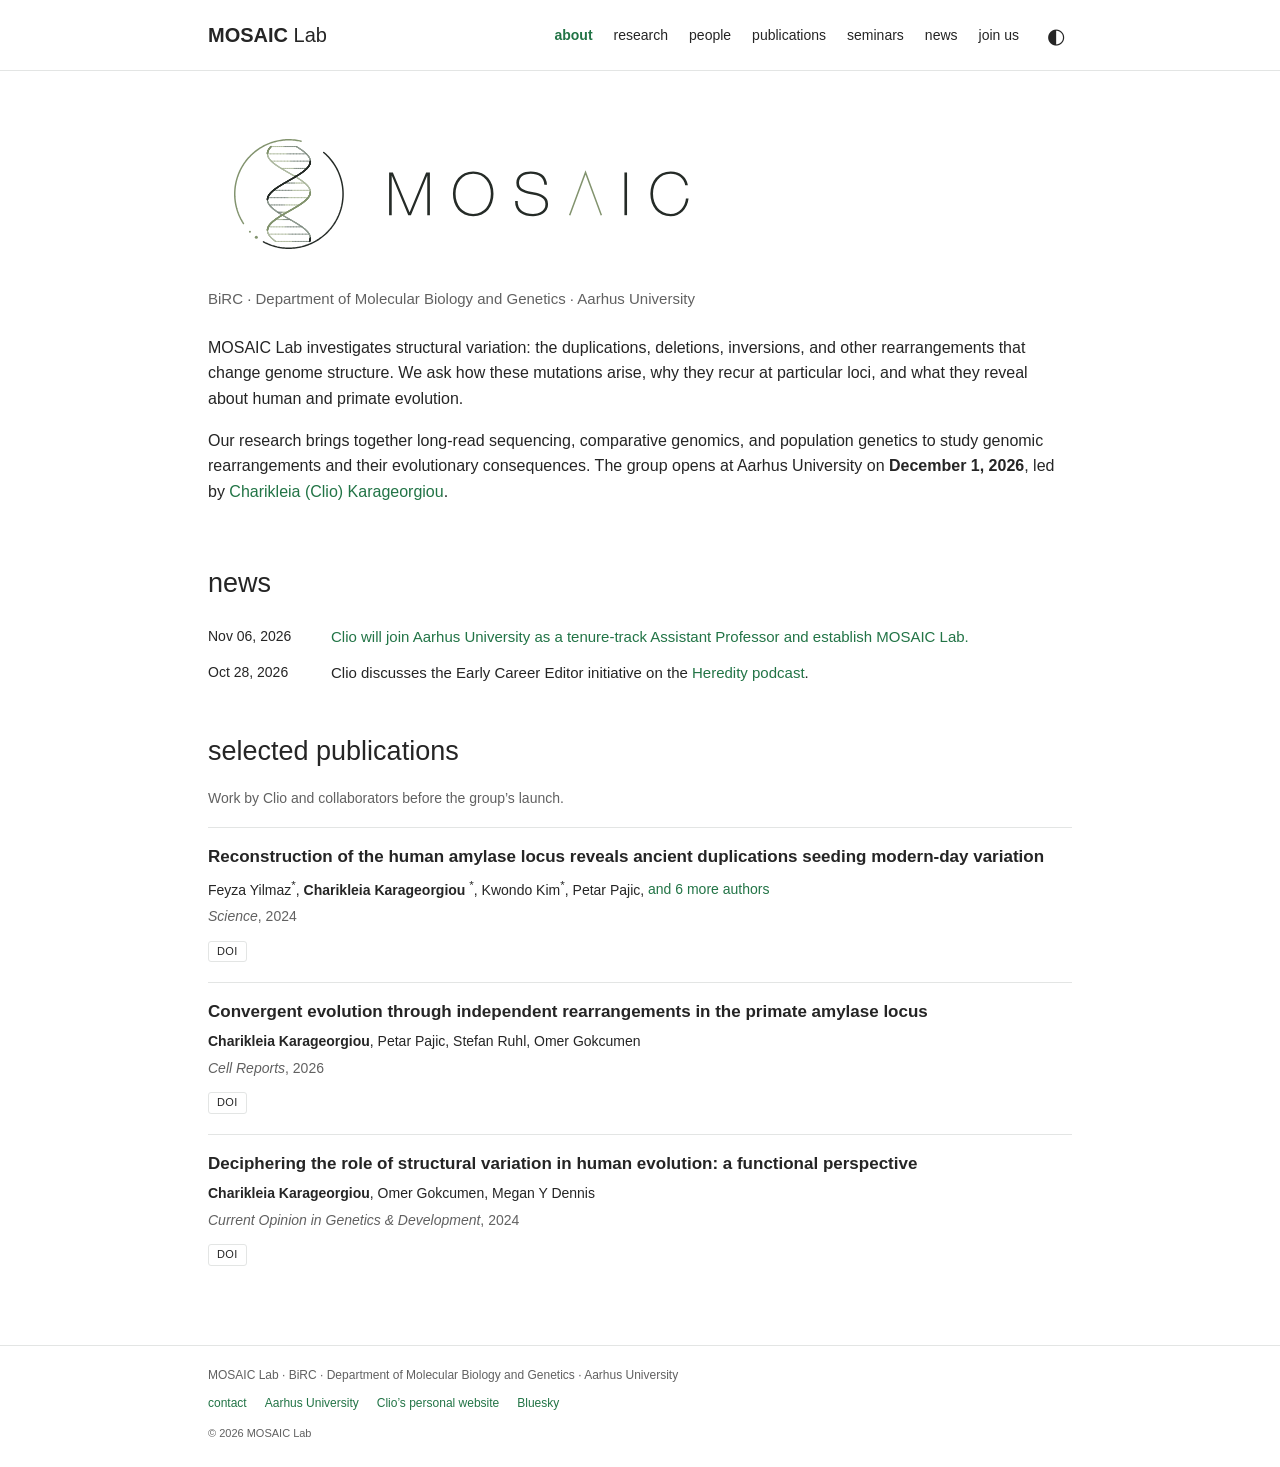
==== index.html @ 52ee9e22 "Update" ====
<!doctype html>
<html lang="en">
<head>
<meta charset="utf-8">
<meta name="viewport" content="width=device-width,initial-scale=1">
<meta name="description" content="MOSAIC Lab is Clio Karageorgiou’s incoming research group at BiRC, Aarhus University. Structural variation, mutation, recombination, and genome evolution.">
<meta name="theme-color" content="#ffffff">
<title>MOSAIC Lab | Aarhus University</title>
<link rel="canonical" href="https://mosaic-lab-aarhus.github.io/">
<meta property="og:type" content="website">
<meta property="og:title" content="Structural variation &amp; evolutionary genetics | MOSAIC Lab">
<meta property="og:description" content="MOSAIC Lab is Clio Karageorgiou’s incoming research group at BiRC, Aarhus University. Structural variation, mutation, recombination, and genome evolution.">
<meta property="og:url" content="https://mosaic-lab-aarhus.github.io/">
<meta property="og:image" content="https://mosaic-lab-aarhus.github.io/assets/clio-karageorgiou.jpg">
<link rel="icon" href="assets/favicon.ico" sizes="any">
<link rel="icon" type="image/svg+xml" href="assets/favicon.svg">
<link rel="apple-touch-icon" href="assets/apple-touch-icon.png">
<link rel="stylesheet" href="assets/styles.css">
<script src="assets/app.js" defer>
</script>
</head>
<body>
<a class="skip" href="#main">Skip to content</a>
<header class="site-header">
<div class="wrap header-inner">
<a class="brand" href="index.html" aria-label="MOSAIC Lab home">
<strong>MOSAIC</strong> Lab</a>
<button class="menu-toggle" aria-controls="site-nav" aria-expanded="false" hidden>Menu</button>
<nav class="nav" id="site-nav" aria-label="Main navigation">
<a href="index.html" aria-current="page">about</a>
<a href="research.html">research</a>
<a href="people.html">people</a>
<a href="publications.html">publications</a>
<a href="seminars.html">seminars</a>
<a href="news.html">news</a>
<a href="join.html">join us</a>
<button type="button" class="theme-toggle" aria-label="Switch to dark theme" hidden>◐</button>
</nav>
</div>
</header>
<main id="main">
<div class="wrap">
<header class="home-heading">
<h1 class="home-logo">
<span class="sr-only">MOSAIC Lab</span>
<img class="logo-light" src="assets/mosaic-logo.svg" alt="" aria-hidden="true" width="900" height="260">
<img class="logo-dark" src="assets/mosaic-logo-dark.svg" alt="" aria-hidden="true" width="900" height="260">
</h1>
<p class="affiliation">BiRC · Department of Molecular Biology and Genetics · Aarhus University</p>
<div class="home-intro">
<p>MOSAIC Lab investigates structural variation: the duplications, deletions, inversions, and other rearrangements that change genome structure. We ask how these mutations arise, why they recur at particular loci, and what they reveal about human and primate evolution.</p>
<p>Our research brings together long-read sequencing, comparative genomics, and population genetics to study genomic rearrangements and their evolutionary consequences. The group opens at Aarhus University on <strong>December 1, 2026</strong>, led by <a href="people.html">Charikleia (Clio) Karageorgiou</a>.</p>
</div>
</header>
<section class="home-section" aria-labelledby="home-news">
<h2 id="home-news">
<a href="news.html">news</a>
</h2>
<table class="news-table">
<tbody>
<tr>
<th scope="row">
<time datetime="2026-11-06">Nov 06, 2026</time>
</th>
<td>
<a href="news.html#aarhus">Clio will join Aarhus University as a tenure-track Assistant Professor and establish MOSAIC Lab.</a>
</td>
</tr>
<tr>
<th scope="row">
<time datetime="2026-10-28">Oct 28, 2026</time>
</th>
<td>Clio discusses the Early Career Editor initiative on the <a href="https://shows.acast.com/heredity-podcast-naturecom-science-feeds/episodes/become-an-early-career-editor">Heredity podcast</a>.</td>
</tr>
</tbody>
</table>
</section>
<section class="home-section" aria-labelledby="home-papers">
<h2 id="home-papers">
<a href="publications.html">selected publications</a>
</h2>
<p class="note">Work by Clio and collaborators before the group’s launch.</p>
<article class="publication">
<h3>
<a href="https://doi.org/10.1126/science.adn0609">Reconstruction of the human amylase locus reveals ancient duplications seeding modern-day variation</a>
</h3>
<div class="pub-authors">Feyza Yilmaz<sup>*</sup>, <strong>Charikleia Karageorgiou</strong>
<sup>*</sup>, Kwondo Kim<sup>*</sup>, Petar Pajic, <details class="authors-more" data-count="6">
<summary>and 6 more authors</summary>
<span class="extra-authors"> Kendra Scheer, Human Genome Structural Variation Consortium, Christine R Beck, Ann-Marie Torregrossa, Charles Lee, Omer Gokcumen</span>
</details>
</div>
<p class="pub-meta">
<cite>Science</cite>, 2024</p>
<a class="doi-link" href="https://doi.org/10.1126/science.adn0609" aria-label="DOI for Reconstruction of the human amylase locus reveals ancient duplications seeding modern-day variation">DOI</a>
</article>
<article class="publication">
<h3>
<a href="https://doi.org/10.1016/j.celrep.2026.117445">Convergent evolution through independent rearrangements in the primate amylase locus</a>
</h3>
<div class="pub-authors">
<strong>Charikleia Karageorgiou</strong>, Petar Pajic, Stefan Ruhl, Omer Gokcumen</div>
<p class="pub-meta">
<cite>Cell Reports</cite>, 2026</p>
<a class="doi-link" href="https://doi.org/10.1016/j.celrep.2026.117445" aria-label="DOI for Convergent evolution through independent rearrangements in the primate amylase locus">DOI</a>
</article>
<article class="publication">
<h3>
<a href="https://doi.org/10.1016/j.gde.2024.102240">Deciphering the role of structural variation in human evolution: a functional perspective</a>
</h3>
<div class="pub-authors">
<strong>Charikleia Karageorgiou</strong>, Omer Gokcumen, Megan Y Dennis</div>
<p class="pub-meta">
<cite>Current Opinion in Genetics &amp; Development</cite>, 2024</p>
<a class="doi-link" href="https://doi.org/10.1016/j.gde.2024.102240" aria-label="DOI for Deciphering the role of structural variation in human evolution: a functional perspective">DOI</a>
</article>
</section>
</div>
</main>
<footer class="site-footer">
<div class="wrap">
<p class="footer-affiliation">MOSAIC Lab · BiRC · Department of Molecular Biology and Genetics · Aarhus University</p>
<div class="footer-links">
<a href="join.html#contact">contact</a>
<a href="https://mbg.au.dk/en/">Aarhus University</a>
<a href="https://biolevol.github.io/">Clio’s personal website</a>
<a href="https://bsky.app/profile/evobioclio.bsky.social">Bluesky</a>
</div>
<p class="footer-bottom">© 2026 MOSAIC Lab</p>
</div>
</footer>
</body>
</html>
---- assets/styles.css ----
@charset "UTF-8";
:root {
  color-scheme: light;
  --bg: #ffffff;
  --text: #252525;
  --muted: #616161;
  --accent: #227446;
  --line: #e3e5e4;
  --soft: #f5f7f5;
  --focus: #a26b00;
}
html[data-theme="dark"] {
  color-scheme: dark;
  --bg: #1c1c1d;
  --text: #eeeeee;
  --muted: #b5b9b6;
  --accent: #80cb9b;
  --line: #3a3f3b;
  --soft: #252a26;
  --focus: #efc06d;
}
* { box-sizing: border-box; }
html { scroll-behavior: smooth; scroll-padding-top: 88px; }
body {
  margin: 0;
  background: var(--bg);
  color: var(--text);
  font: 16px/1.6 -apple-system, BlinkMacSystemFont, "Segoe UI", Roboto, "Helvetica Neue", Arial, sans-serif;
  font-weight: 350;
  -webkit-font-smoothing: antialiased;
}
a { color: var(--accent); text-decoration: none; }
a:hover { text-decoration: underline; text-underline-offset: 3px; }
button { font: inherit; color: inherit; }
button, a { -webkit-tap-highlight-color: transparent; }
a:focus-visible, button:focus-visible, summary:focus-visible { outline: 2px solid var(--focus); outline-offset: 4px; }
.wrap { max-width: 920px; padding: 0 28px; margin: 0 auto; }
.skip { position: absolute; top: -100px; left: 12px; z-index: 20; background: var(--bg); padding: 10px 16px; }
.skip:focus { top: 6px; }
.site-header { border-bottom: 1px solid var(--line); background: var(--bg); }
.header-inner { min-height: 70px; display: flex; align-items: center; justify-content: space-between; gap: 24px; }
.brand { color: var(--text); white-space: nowrap; text-decoration: none; font-size: 20px; font-weight: 300; }
.brand:hover { text-decoration: none; }
.brand strong { font-weight: 600; }
.nav { display: flex; align-items: center; gap: 21px; }
.nav a { color: var(--text); font-size: 14px; padding: 7px 0; white-space: nowrap; }
.nav a[aria-current="page"] { color: var(--accent); font-weight: 600; }
.nav a:hover { color: var(--accent); text-decoration: none; }
.menu-toggle { display: none; border: 1px solid var(--line); background: transparent; padding: 6px 10px; font-size: 13px; }
.theme-toggle { border: 0; background: transparent; font-size: 21px; width: 32px; height: 34px; cursor: pointer; }
.theme-toggle:hover { background: var(--soft); }
main { min-height: 65vh; }
h1, h2, h3, p { margin-top: 0; }
h1, h2, h3 { color: var(--text); line-height: 1.25; font-weight: 400; }
h1 { font-size: 40px; font-weight: 300; margin-bottom: 12px; letter-spacing: -.025em; }
h2 { font-size: 27px; margin-bottom: 18px; }
h3 { font-size: 21px; margin-bottom: 14px; }
p { margin-bottom: 18px; }
strong { font-weight: 600; }
.lead { font-size: 17px; line-height: 1.65; }
.note { color: var(--muted); font-size: 14px; }
.page-head { padding: 46px 0 28px; }
.page-head .kicker { display: none; }
.page-head h1 { text-transform: lowercase; }
.page-head .lead { margin-bottom: 10px; }
.page-head .note { margin-bottom: 0; }
.home-heading { padding: 42px 0 25px; }
.home-heading h1 { font-size: 42px; margin-bottom: 4px; }
.home-heading h1 strong { font-weight: 600; }
.home-heading .home-logo { width: 100%; max-width: 560px; margin: 0 0 12px; font-size: 0; line-height: 0; }
.home-logo img { display: block; width: 100%; height: auto; }
.home-logo .logo-dark { display: none; }
html[data-theme="dark"] .home-logo .logo-light { display: none; }
html[data-theme="dark"] .home-logo .logo-dark { display: block; }
.affiliation { font-size: 15px; color: var(--muted); margin-bottom: 24px; }
.home-intro p { margin-bottom: 16px; }
.home-section { padding: 22px 0; }
.home-section h2 a { color: var(--text); }
.news-table { width: 100%; border-collapse: collapse; }
.news-table th { width: 123px; padding: 6px 20px 6px 0; font-weight: 400; font-size: 14px; text-align: left; vertical-align: top; white-space: nowrap; }
.news-table td { padding: 6px 0; vertical-align: top; font-size: 15px; }
.news-table .note { font-size: 13px; }
.text-link { font-size: 14px; }
.publication { padding: 16px 0 20px; border-top: 1px solid var(--line); }
.publication h3 { font-size: 17px; line-height: 1.5; margin: 0 0 5px; font-weight: 600; }
.publication h3 a { color: var(--text); }
.pub-authors { font-size: 14px; line-height: 1.65; color: var(--text); margin-bottom: 4px; }
.pub-authors strong { font-weight: 600; }
.pub-meta { font-size: 14px; color: var(--muted); margin-bottom: 9px; }
.pub-meta cite { font-style: italic; }
.doi-link { display: inline-block; padding: 1px 8px; border: 1px solid var(--line); border-radius: 3px; font-size: 11px; letter-spacing: .03em; color: var(--text); }
.doi-link:hover { border-color: var(--accent); color: var(--accent); text-decoration: none; }
.authors-more { display: inline; }
.authors-more summary { display: inline; color: var(--accent); cursor: pointer; list-style: none; font-size: 14px; }
.authors-more summary::-webkit-details-marker { display: none; }
.authors-more[open] summary { margin-right: 4px; }
.authors-more[open] .extra-authors { display: inline; }
.pub-year { font-size: 26px; color: var(--muted); margin: 30px 0 14px; }
.filter-bar { display: flex; gap: 7px; flex-wrap: wrap; margin: 0 0 15px; }
.filter-bar button { border: 1px solid var(--line); background: var(--bg); padding: 4px 10px; font-size: 12px; cursor: pointer; border-radius: 3px; }
.filter-bar button[aria-pressed="true"] { background: var(--accent); border-color: var(--accent); color: var(--bg); }
.filter-count { font-size: 13px; color: var(--muted); margin-bottom: 17px; }
.research-detail { padding: 24px 0; border-top: 1px solid var(--line); display: grid; grid-template-columns: 34px 1fr; gap: 0 16px; }
.research-detail .number { padding-top: 5px; color: var(--accent); font-size: 13px; }
.research-detail h2 { font-size: 23px; margin-bottom: 15px; }
.research-detail > div:last-child { grid-column: 2; }
.research-detail p { font-size: 16px; }
.methods { font-size: 13px; color: var(--muted); margin-top: 10px; }
.foundations { padding: 26px 0; border-top: 1px solid var(--line); }
.foundations .kicker { color: var(--muted); font-size: 13px; margin-bottom: 9px; }
.foundations h2 { font-size: 24px; }
.profile { display: grid; grid-template-columns: 220px 1fr; gap: 32px; padding: 5px 0 32px; }
.profile-photo { width: 100%; height: auto; aspect-ratio: 1; object-fit: cover; }
.profile h2 { font-size: 25px; line-height: 1.35; margin-bottom: 6px; }
.profile .kicker { font-size: 13px; color: var(--muted); margin-bottom: 8px; }
.profile .role { font-size: 14px; color: var(--muted); margin-bottom: 16px; }
.profile p { font-size: 15px; }
.profile-links { display: flex; flex-wrap: wrap; gap: 7px 17px; font-size: 13px; }
.people-note { padding: 27px 0; border-top: 1px solid var(--line); }
.people-note h2 { font-size: 25px; }
.button { display: inline-block; border: 1px solid var(--line); padding: 6px 13px; border-radius: 3px; font-size: 14px; }
.button:hover { border-color: var(--accent); text-decoration: none; }
.news-article { padding: 24px 0 28px; border-top: 1px solid var(--line); }
.news-date { color: var(--muted); font-size: 13px; margin-bottom: 10px; }
.news-article h2 { font-size: 26px; }
.news-article .kicker { color: var(--muted); font-size: 13px; }
.join-content { display: grid; grid-template-columns: 1.3fr .8fr; gap: 35px; padding: 2px 0 35px; }
.join-content h2 { font-size: 24px; }
.join-content aside { background: var(--soft); padding: 21px; align-self: start; }
.join-content aside h3 { font-size: 19px; }
.join-content aside ul { padding-left: 19px; }
.join-content li { font-size: 14px; margin-bottom: 9px; }
.join-content .kicker { color: var(--muted); font-size: 13px; margin-bottom: 6px; }
.contact-block { padding-top: 20px; margin-top: 25px; border-top: 1px solid var(--line); overflow-wrap: anywhere; }
.contact-block .note { font-size: 14px; }
.content-bottom { padding-bottom: 20px; }
.site-footer { margin-top: 37px; border-top: 1px solid var(--line); padding: 20px 0 24px; }
.footer-affiliation { font-size: 12px; color: var(--muted); margin: 0 0 9px; }
.footer-links { display: flex; flex-wrap: wrap; gap: 7px 18px; font-size: 12px; }
.footer-bottom { font-size: 11px; color: var(--muted); margin: 12px 0 0; }
.not-found { padding: 75px 0; }
.sr-only { position: absolute; width: 1px; height: 1px; padding: 0; margin: -1px; overflow: hidden; clip: rect(0,0,0,0); white-space: nowrap; border: 0; }
.seminar-intro { padding-bottom: 8px; }
.seminar-search { margin: 12px 0 24px; }
.seminar-search label { display: block; font-size: 14px; margin-bottom: 7px; }
.seminar-search input { width: 100%; max-width: 520px; padding: 10px 12px; border: 1px solid var(--line); border-radius: 4px; font: inherit; font-size: 16px; background: var(--bg); color: var(--text); }
.seminar-search input:focus-visible { outline: 2px solid var(--focus); outline-offset: 3px; }
.seminar-search .note { margin: 8px 0 0; }
.seminar-section { margin: 28px 0; }
.seminar-section h2 { font-size: 26px; }
.seminar-section-count { font-size: 15px; color: var(--muted); margin-left: 7px; }
.seminar-table { width: 100%; border-collapse: collapse; table-layout: fixed; }
.seminar-table th { font-size: 13px; font-weight: 400; color: var(--muted); text-align: left; padding: 0 15px 10px 0; }
.seminar-table th:first-child { width: 126px; }
.seminar-table th:nth-child(2) { width: 225px; }
.seminar-table td { padding: 16px 17px 16px 0; border-top: 1px solid var(--line); vertical-align: top; font-size: 14px; overflow-wrap: anywhere; }
.seminar-table td:last-child { padding-right: 0; }
.seminar-table td strong { display: block; font-size: 15px; line-height: 1.45; margin-bottom: 3px; }
.seminar-time, .seminar-affiliation { display: block; color: var(--muted); font-size: 12px; line-height: 1.55; margin-top: 4px; }
.seminar-topic-label { display: block; font-size: 11px; color: var(--muted); margin-bottom: 4px; }
.seminar-table p { margin-bottom: 4px; line-height: 1.55; }
.seminar-reading-links { font-size: 11px; margin-top: 7px; }
.seminar-year { border-top: 1px solid var(--line); padding: 4px 0; }
.seminar-year summary { padding: 12px 0; cursor: pointer; font-size: 21px; }
.seminar-year-count { float: right; padding-top: 6px; color: var(--muted); font-size: 12px; }
.seminar-source { margin: 35px 0 15px; }
[hidden] { display: none !important; }
@media (max-width: 820px) {
  .header-inner { gap: 15px; min-height: 65px; flex-wrap: wrap; padding-top: 12px; padding-bottom: 12px; }
  .menu-toggle { display: block; margin-left: auto; }
  .nav { gap: 15px; flex: 1 0 100%; flex-wrap: wrap; padding-top: 10px; }
  body.has-js .nav { display: none; }
  body.has-js .nav[data-open="true"] { display: flex; }
  .nav a { font-size: 13px; }
  .wrap { padding: 0 23px; }
}
@media (max-width: 680px) {
  .header-inner { min-height: 65px; flex-wrap: wrap; padding-top: 12px; padding-bottom: 12px; }
  .menu-toggle { display: block; margin-left: auto; }
  .nav { flex: 1 0 100%; flex-wrap: wrap; gap: 8px 19px; padding-top: 10px; }
  body.has-js .nav { display: none; }
  body.has-js .nav[data-open="true"] { display: flex; }
  .nav a { font-size: 14px; }
  .home-heading { padding-top: 29px; }
  .home-heading h1 { font-size: 36px; }
  .page-head { padding: 32px 0 22px; }
  h1 { font-size: 34px; }
  h2 { font-size: 25px; }
  .affiliation { font-size: 14px; }
  .news-table th { width: 97px; padding-right: 13px; font-size: 12px; }
  .news-table td { font-size: 14px; }
  .profile { grid-template-columns: 1fr; gap: 22px; }
  .profile-photo { max-width: 220px; }
  .join-content { grid-template-columns: 1fr; gap: 22px; }
  .research-detail { grid-template-columns: 23px 1fr; gap: 0 12px; }
  .research-detail h2 { font-size: 21px; }
  .seminar-table, .seminar-table tbody, .seminar-table tr, .seminar-table td { display: block; width: 100%; }
  .seminar-table thead { position: absolute; width: 1px; height: 1px; margin: -1px; overflow: hidden; clip: rect(0,0,0,0); }
  .seminar-table tr { padding: 15px 0; border-top: 1px solid var(--line); }
  .seminar-table td { border: 0; padding: 0 0 8px; }
  .seminar-table td:last-child { padding-bottom: 0; }
  .seminar-time { display: inline; margin: 0 0 0 12px; }
  .seminar-table td strong { font-size: 16px; }
  .seminar-affiliation { margin-top: 3px; }
}
@media (prefers-reduced-motion: reduce) {
  html { scroll-behavior: auto; }
}
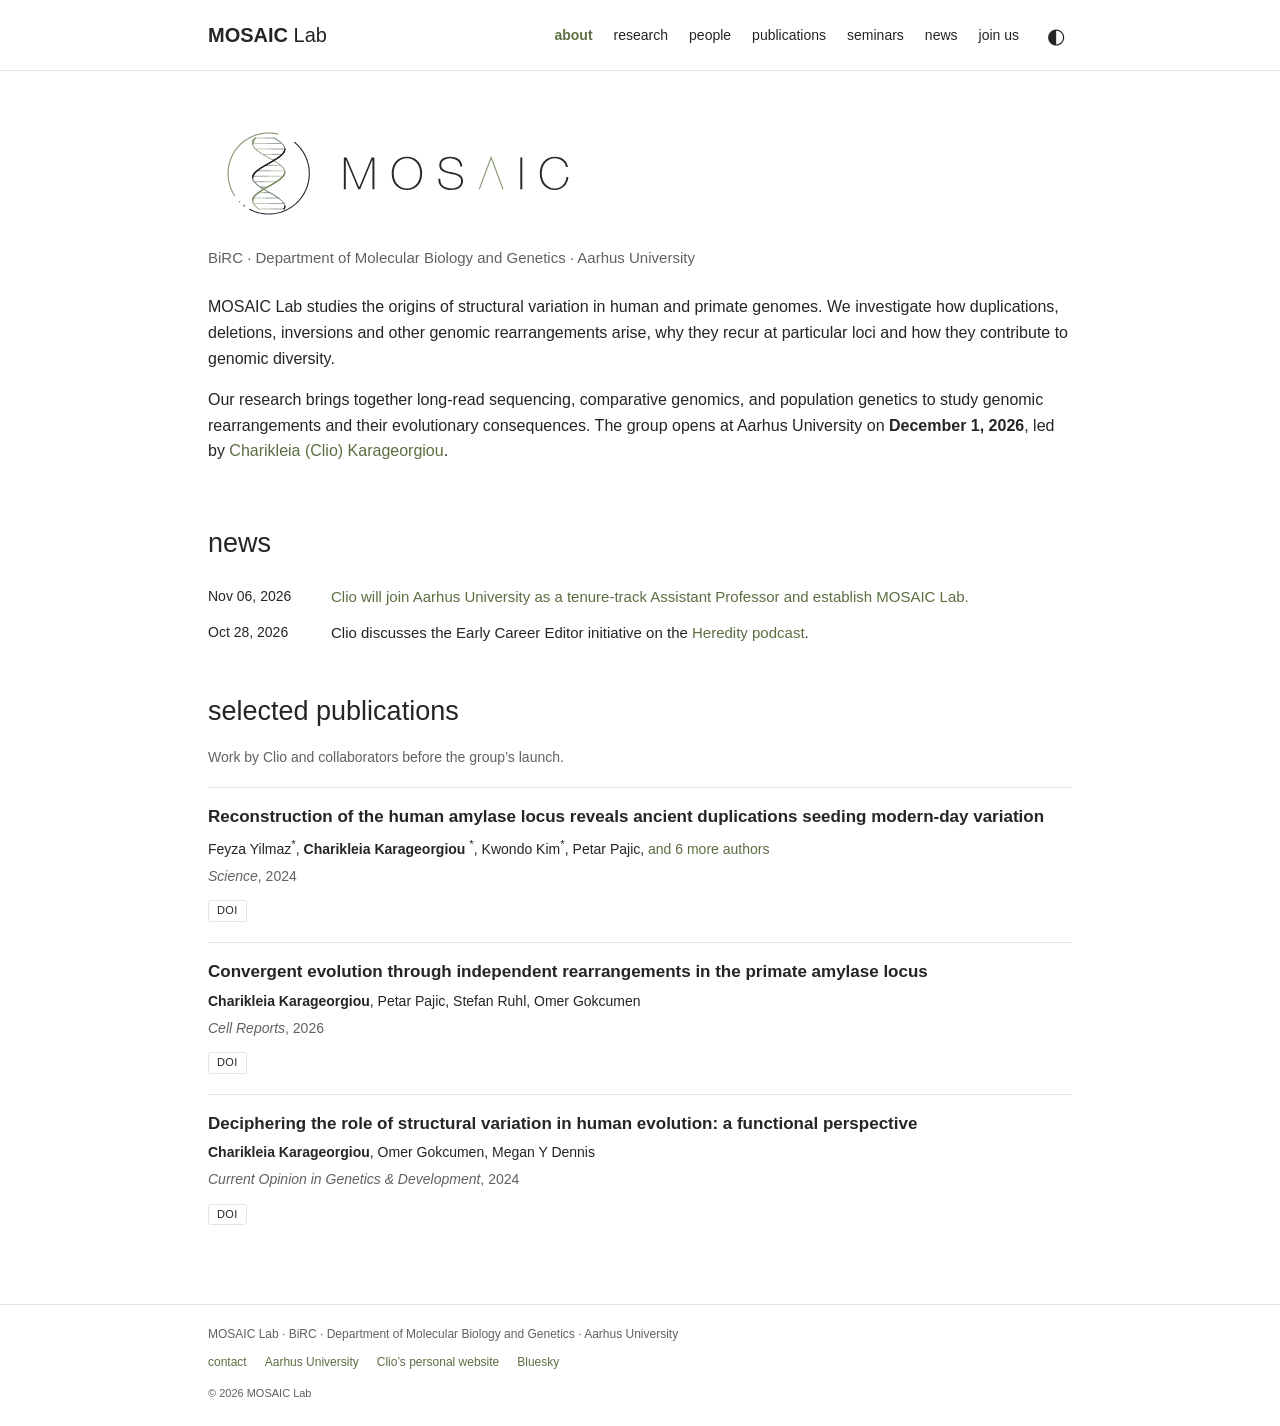
==== commit a9cf7552: "Update" ====
--- a/index.html
+++ b/index.html
@@ -48,7 +48,7 @@
 </h1>
 <p class="affiliation">BiRC · Department of Molecular Biology and Genetics · Aarhus University</p>
 <div class="home-intro">
-<p>MOSAIC Lab investigates structural variation: the duplications, deletions, inversions, and other rearrangements that change genome structure. We ask how these mutations arise, why they recur at particular loci, and what they reveal about human and primate evolution.</p>
+<p>MOSAIC Lab studies the origins of structural variation in human and primate genomes. We investigate how duplications, deletions, inversions and other genomic rearrangements arise, why they recur at particular loci and how they contribute to genomic diversity.</p>
 <p>Our research brings together long-read sequencing, comparative genomics, and population genetics to study genomic rearrangements and their evolutionary consequences. The group opens at Aarhus University on <strong>December 1, 2026</strong>, led by <a href="people.html">Charikleia (Clio) Karageorgiou</a>.</p>
 </div>
 </header>
--- a/assets/styles.css
+++ b/assets/styles.css
@@ -4,7 +4,7 @@
   --bg: #ffffff;
   --text: #252525;
   --muted: #616161;
-  --accent: #227446;
+  --accent: #5b6f42;
   --line: #e3e5e4;
   --soft: #f5f7f5;
   --focus: #a26b00;
@@ -14,7 +14,7 @@
   --bg: #1c1c1d;
   --text: #eeeeee;
   --muted: #b5b9b6;
-  --accent: #80cb9b;
+  --accent: #b7c6a3;
   --line: #3a3f3b;
   --soft: #252a26;
   --focus: #efc06d;
@@ -67,7 +67,7 @@
 .home-heading { padding: 42px 0 25px; }
 .home-heading h1 { font-size: 42px; margin-bottom: 4px; }
 .home-heading h1 strong { font-weight: 600; }
-.home-heading .home-logo { width: 100%; max-width: 560px; margin: 0 0 12px; font-size: 0; line-height: 0; }
+.home-heading .home-logo { width: 100%; max-width: 420px; margin: 0 0 12px; font-size: 0; line-height: 0; }
 .home-logo img { display: block; width: 100%; height: auto; }
 .home-logo .logo-dark { display: none; }
 html[data-theme="dark"] .home-logo .logo-light { display: none; }
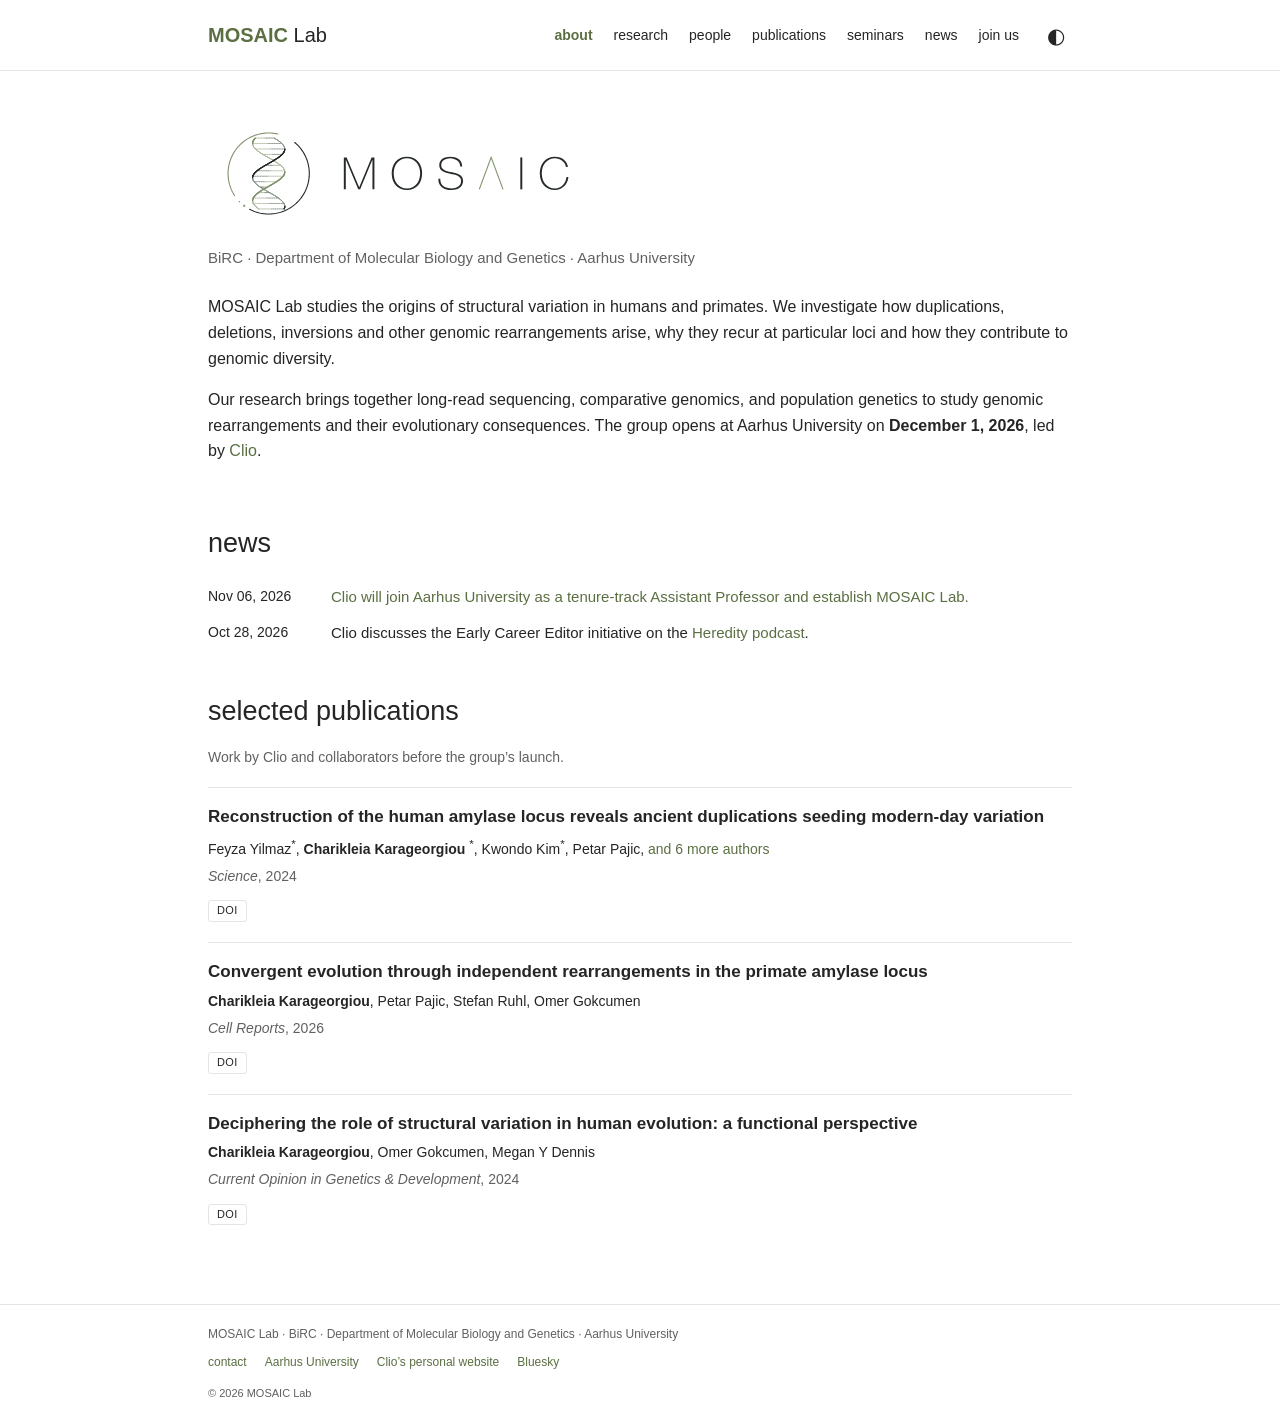
==== commit 5f1f625f: "Update" ====
--- a/index.html
+++ b/index.html
@@ -48,8 +48,8 @@
 </h1>
 <p class="affiliation">BiRC · Department of Molecular Biology and Genetics · Aarhus University</p>
 <div class="home-intro">
-<p>MOSAIC Lab studies the origins of structural variation in human and primate genomes. We investigate how duplications, deletions, inversions and other genomic rearrangements arise, why they recur at particular loci and how they contribute to genomic diversity.</p>
-<p>Our research brings together long-read sequencing, comparative genomics, and population genetics to study genomic rearrangements and their evolutionary consequences. The group opens at Aarhus University on <strong>December 1, 2026</strong>, led by <a href="people.html">Charikleia (Clio) Karageorgiou</a>.</p>
+<p>MOSAIC Lab studies the origins of structural variation in humans and primates. We investigate how duplications, deletions, inversions and other genomic rearrangements arise, why they recur at particular loci and how they contribute to genomic diversity.</p>
+<p>Our research brings together long-read sequencing, comparative genomics, and population genetics to study genomic rearrangements and their evolutionary consequences. The group opens at Aarhus University on <strong>December 1, 2026</strong>, led by <a href="people.html">Clio</a>.</p>
 </div>
 </header>
 <section class="home-section" aria-labelledby="home-news">
--- a/assets/styles.css
+++ b/assets/styles.css
@@ -41,7 +41,7 @@
 .header-inner { min-height: 70px; display: flex; align-items: center; justify-content: space-between; gap: 24px; }
 .brand { color: var(--text); white-space: nowrap; text-decoration: none; font-size: 20px; font-weight: 300; }
 .brand:hover { text-decoration: none; }
-.brand strong { font-weight: 600; }
+.brand strong { color: var(--accent); font-weight: 600; }
 .nav { display: flex; align-items: center; gap: 21px; }
 .nav a { color: var(--text); font-size: 14px; padding: 7px 0; white-space: nowrap; }
 .nav a[aria-current="page"] { color: var(--accent); font-weight: 600; }
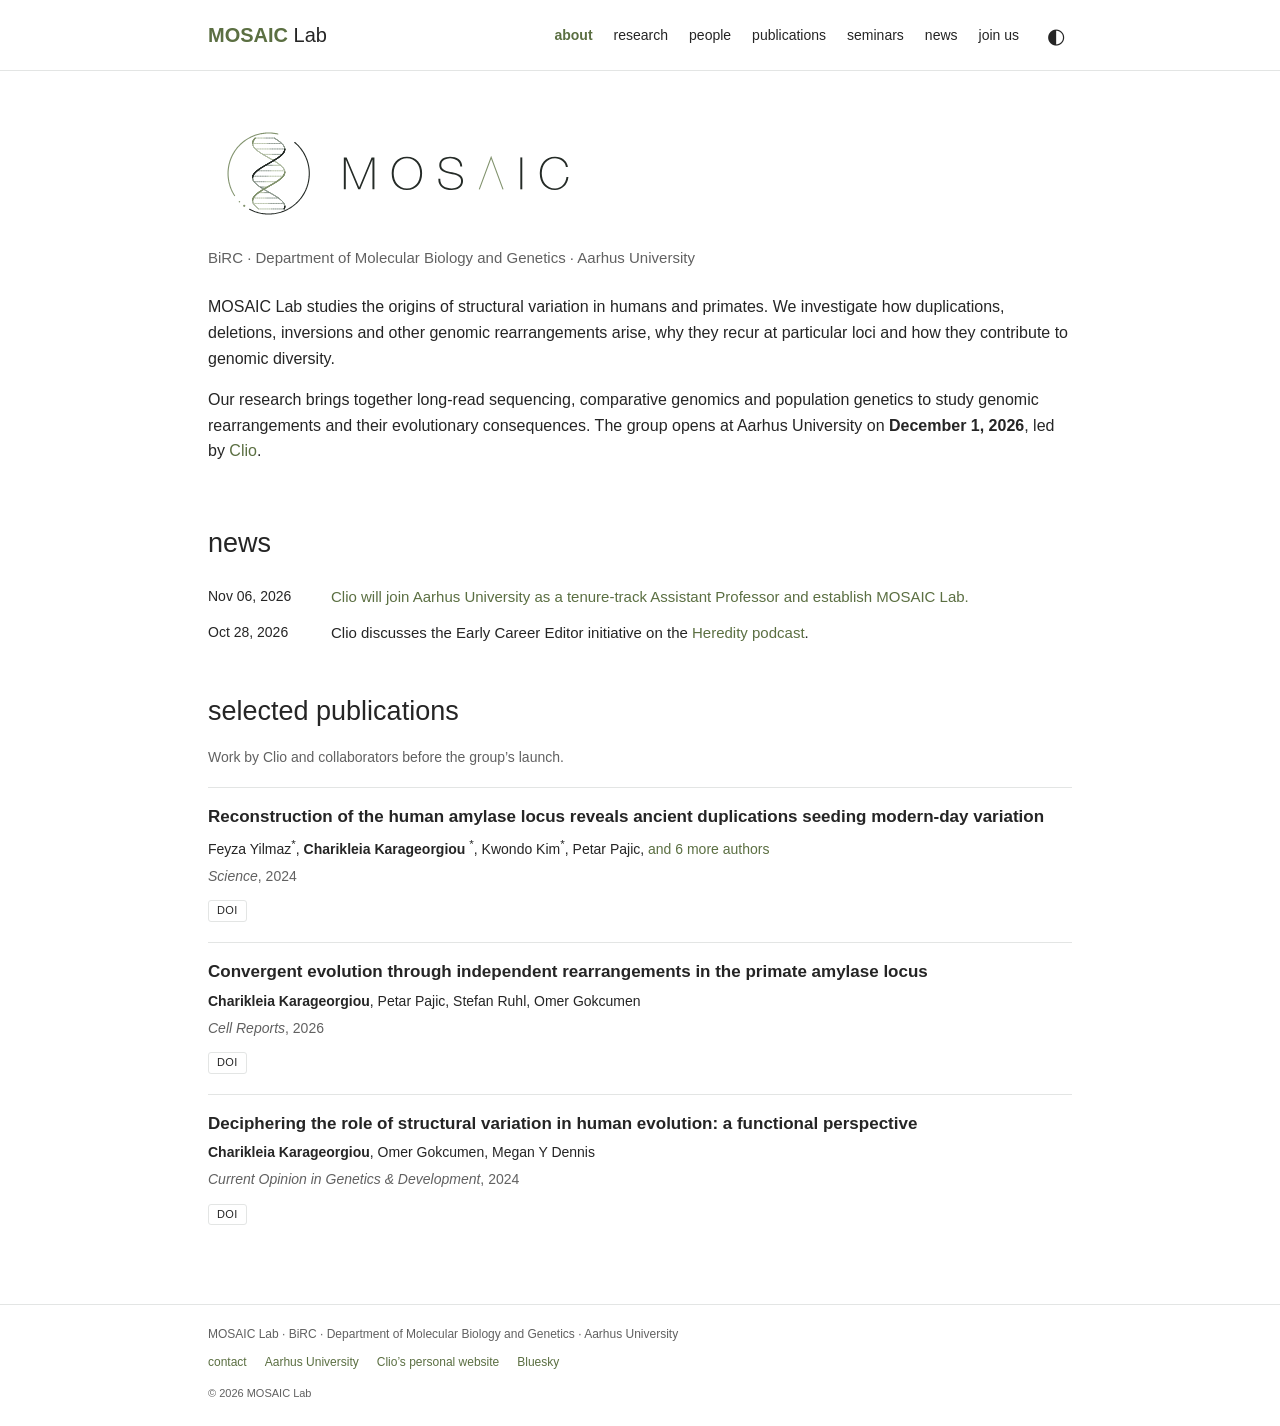
==== commit aa78186b: "Update" ====
--- a/index.html
+++ b/index.html
@@ -3,13 +3,13 @@
 <head>
 <meta charset="utf-8">
 <meta name="viewport" content="width=device-width,initial-scale=1">
-<meta name="description" content="MOSAIC Lab is Clio Karageorgiou’s incoming research group at BiRC, Aarhus University. Structural variation, mutation, recombination, and genome evolution.">
+<meta name="description" content="MOSAIC Lab is Clio Karageorgiou’s incoming research group at BiRC, Aarhus University. Structural variation, mutation, recombination and genome evolution.">
 <meta name="theme-color" content="#ffffff">
 <title>MOSAIC Lab | Aarhus University</title>
 <link rel="canonical" href="https://mosaic-lab-aarhus.github.io/">
 <meta property="og:type" content="website">
 <meta property="og:title" content="Structural variation &amp; evolutionary genetics | MOSAIC Lab">
-<meta property="og:description" content="MOSAIC Lab is Clio Karageorgiou’s incoming research group at BiRC, Aarhus University. Structural variation, mutation, recombination, and genome evolution.">
+<meta property="og:description" content="MOSAIC Lab is Clio Karageorgiou’s incoming research group at BiRC, Aarhus University. Structural variation, mutation, recombination and genome evolution.">
 <meta property="og:url" content="https://mosaic-lab-aarhus.github.io/">
 <meta property="og:image" content="https://mosaic-lab-aarhus.github.io/assets/clio-karageorgiou.jpg">
 <link rel="icon" href="assets/favicon.ico" sizes="any">
@@ -49,7 +49,7 @@
 <p class="affiliation">BiRC · Department of Molecular Biology and Genetics · Aarhus University</p>
 <div class="home-intro">
 <p>MOSAIC Lab studies the origins of structural variation in humans and primates. We investigate how duplications, deletions, inversions and other genomic rearrangements arise, why they recur at particular loci and how they contribute to genomic diversity.</p>
-<p>Our research brings together long-read sequencing, comparative genomics, and population genetics to study genomic rearrangements and their evolutionary consequences. The group opens at Aarhus University on <strong>December 1, 2026</strong>, led by <a href="people.html">Clio</a>.</p>
+<p>Our research brings together long-read sequencing, comparative genomics and population genetics to study genomic rearrangements and their evolutionary consequences. The group opens at Aarhus University on <strong>December 1, 2026</strong>, led by <a href="people.html">Clio</a>.</p>
 </div>
 </header>
 <section class="home-section" aria-labelledby="home-news">
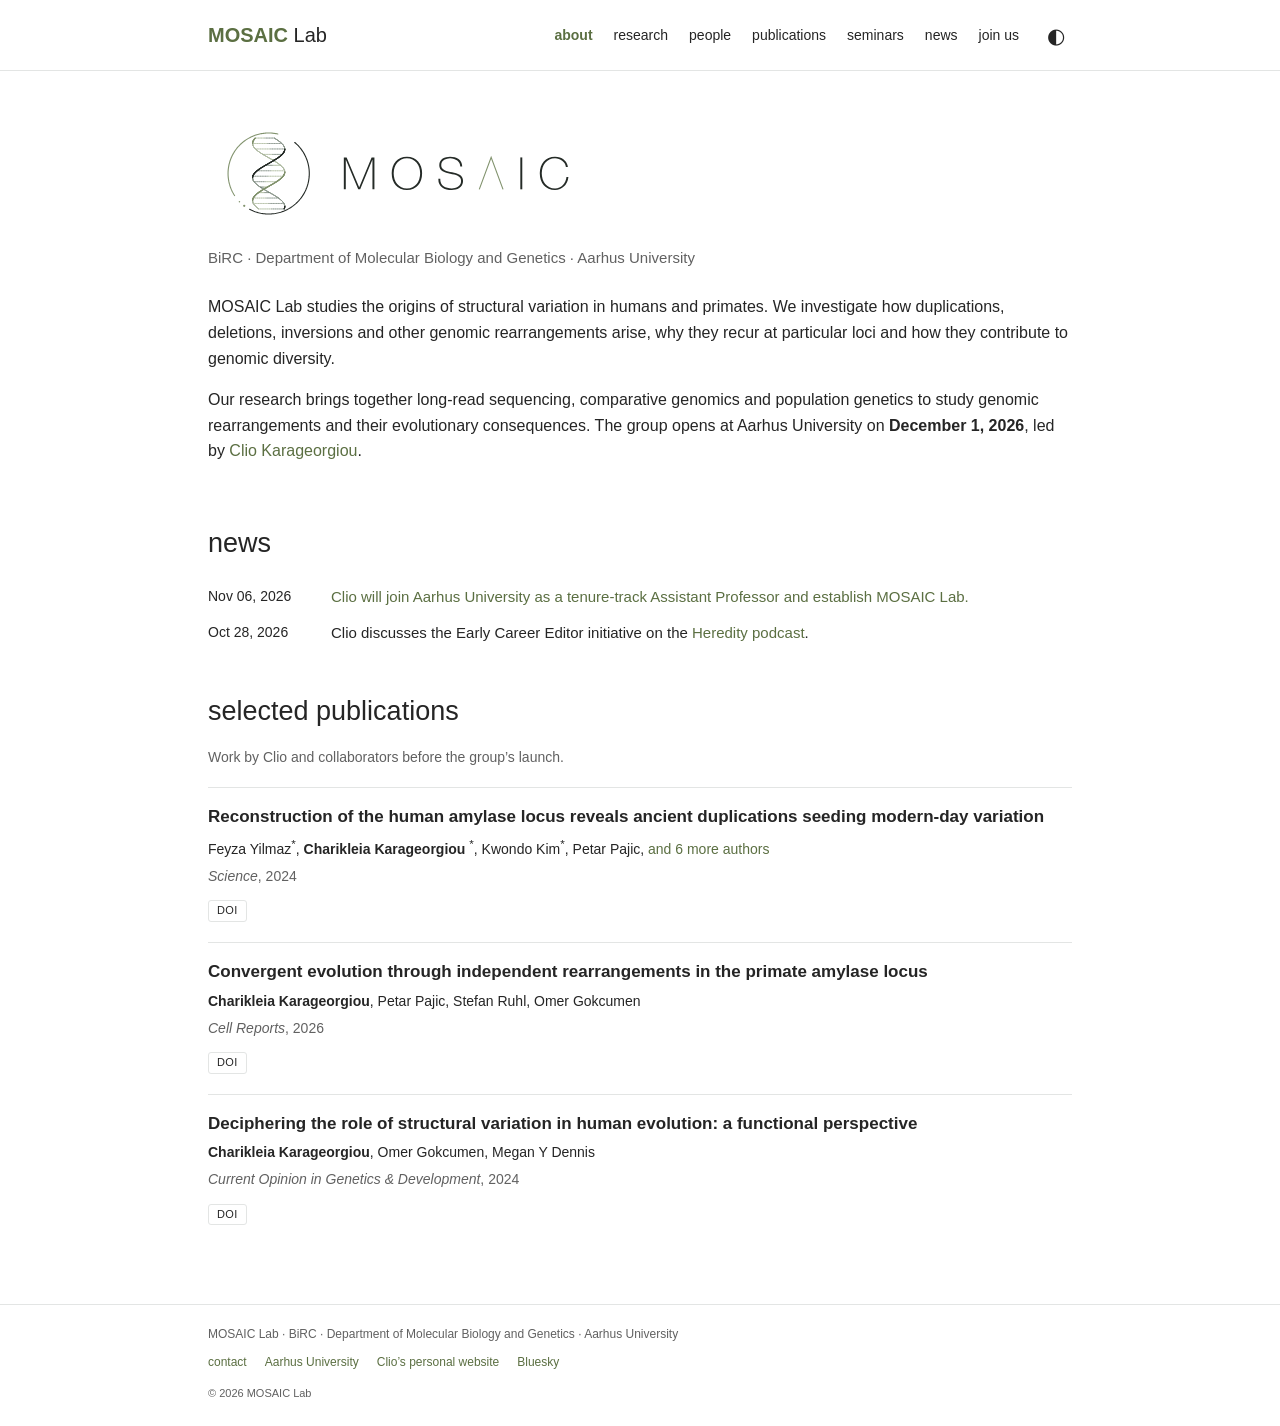
==== commit a9cee1d2: "Update" ====
--- a/index.html
+++ b/index.html
@@ -49,7 +49,7 @@
 <p class="affiliation">BiRC · Department of Molecular Biology and Genetics · Aarhus University</p>
 <div class="home-intro">
 <p>MOSAIC Lab studies the origins of structural variation in humans and primates. We investigate how duplications, deletions, inversions and other genomic rearrangements arise, why they recur at particular loci and how they contribute to genomic diversity.</p>
-<p>Our research brings together long-read sequencing, comparative genomics and population genetics to study genomic rearrangements and their evolutionary consequences. The group opens at Aarhus University on <strong>December 1, 2026</strong>, led by <a href="people.html">Clio</a>.</p>
+<p>Our research brings together long-read sequencing, comparative genomics and population genetics to study genomic rearrangements and their evolutionary consequences. The group opens at Aarhus University on <strong>December 1, 2026</strong>, led by <a href="people.html">Clio Karageorgiou</a>.</p>
 </div>
 </header>
 <section class="home-section" aria-labelledby="home-news">
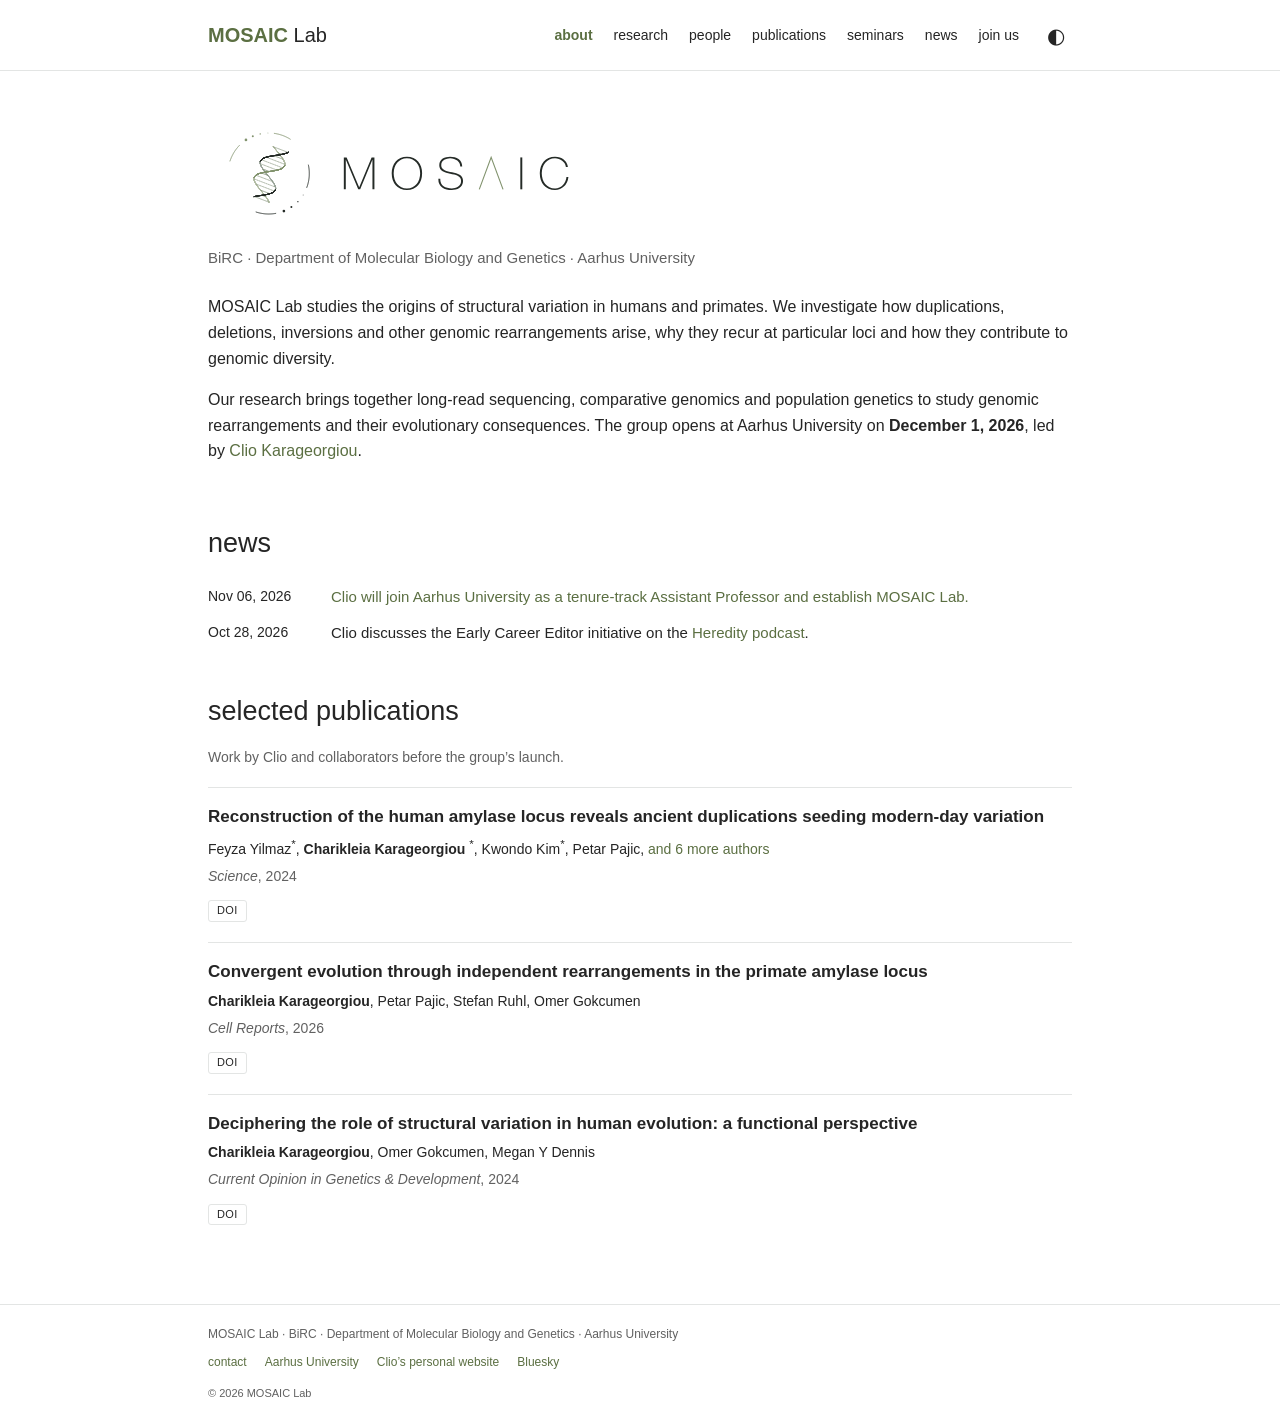
==== commit e4fe4835: "Update" ====
--- a/index.html
+++ b/index.html
@@ -11,10 +11,10 @@
 <meta property="og:title" content="Structural variation &amp; evolutionary genetics | MOSAIC Lab">
 <meta property="og:description" content="MOSAIC Lab is Clio Karageorgiou’s incoming research group at BiRC, Aarhus University. Structural variation, mutation, recombination and genome evolution.">
 <meta property="og:url" content="https://mosaic-lab-aarhus.github.io/">
-<meta property="og:image" content="https://mosaic-lab-aarhus.github.io/assets/clio-karageorgiou.jpg">
-<link rel="icon" href="assets/favicon.ico" sizes="any">
-<link rel="icon" type="image/svg+xml" href="assets/favicon.svg">
-<link rel="apple-touch-icon" href="assets/apple-touch-icon.png">
+<meta property="og:image" content="https://mosaic-lab-aarhus.github.io/assets/clio-2025-lab.jpg">
+<link rel="icon" href="assets/favicon.ico?v=logo-a" sizes="any">
+<link rel="icon" type="image/svg+xml" href="assets/favicon.svg?v=logo-a">
+<link rel="apple-touch-icon" href="assets/apple-touch-icon.png?v=logo-a">
 <link rel="stylesheet" href="assets/styles.css">
 <script src="assets/app.js" defer>
 </script>
@@ -43,8 +43,8 @@
 <header class="home-heading">
 <h1 class="home-logo">
 <span class="sr-only">MOSAIC Lab</span>
-<img class="logo-light" src="assets/mosaic-logo.svg" alt="" aria-hidden="true" width="900" height="260">
-<img class="logo-dark" src="assets/mosaic-logo-dark.svg" alt="" aria-hidden="true" width="900" height="260">
+<img class="logo-light" src="assets/mosaic-logo.svg?v=logo-a" alt="" aria-hidden="true" width="900" height="260">
+<img class="logo-dark" src="assets/mosaic-logo-dark.svg?v=logo-a" alt="" aria-hidden="true" width="900" height="260">
 </h1>
 <p class="affiliation">BiRC · Department of Molecular Biology and Genetics · Aarhus University</p>
 <div class="home-intro">
--- a/assets/styles.css
+++ b/assets/styles.css
@@ -110,7 +110,7 @@
 .foundations .kicker { color: var(--muted); font-size: 13px; margin-bottom: 9px; }
 .foundations h2 { font-size: 24px; }
 .profile { display: grid; grid-template-columns: 220px 1fr; gap: 32px; padding: 5px 0 32px; }
-.profile-photo { width: 100%; height: auto; aspect-ratio: 1; object-fit: cover; }
+.profile-photo { width: 100%; height: auto; aspect-ratio: 1; object-fit: cover; object-position: 20% center; }
 .profile h2 { font-size: 25px; line-height: 1.35; margin-bottom: 6px; }
 .profile .kicker { font-size: 13px; color: var(--muted); margin-bottom: 8px; }
 .profile .role { font-size: 14px; color: var(--muted); margin-bottom: 16px; }
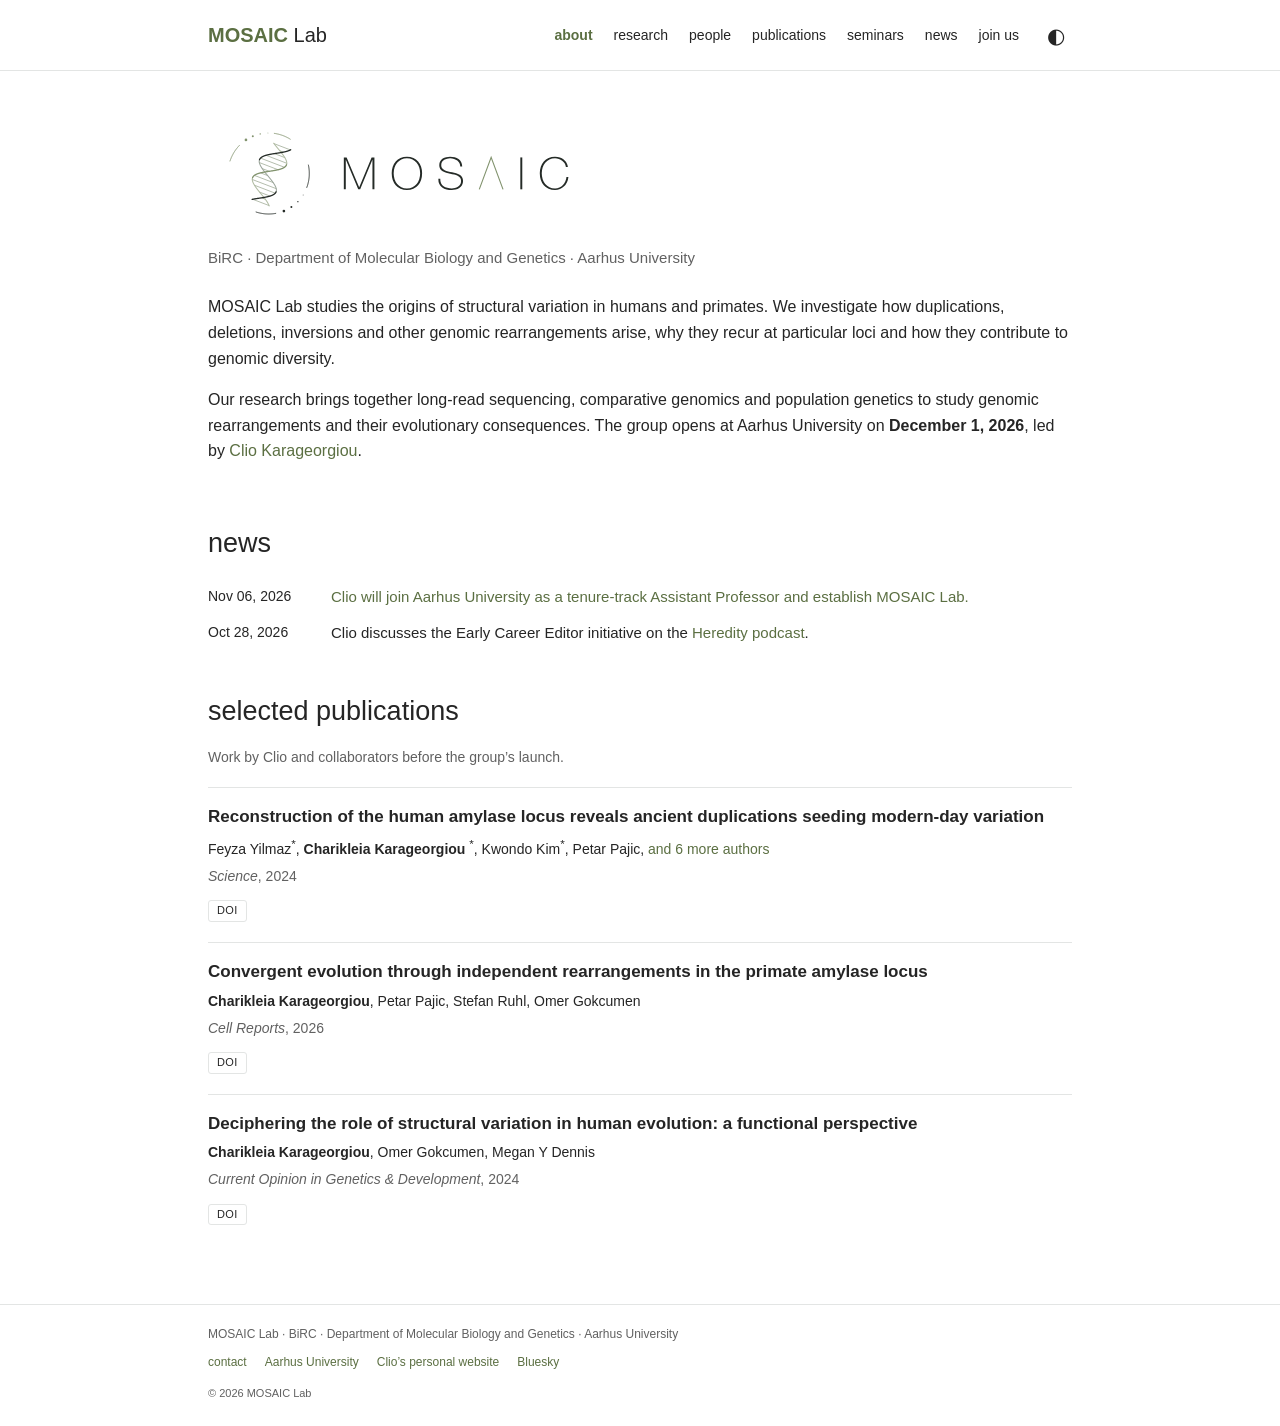
==== commit 6370b220: "Update" ====
--- a/index.html
+++ b/index.html
@@ -12,9 +12,9 @@
 <meta property="og:description" content="MOSAIC Lab is Clio Karageorgiou’s incoming research group at BiRC, Aarhus University. Structural variation, mutation, recombination and genome evolution.">
 <meta property="og:url" content="https://mosaic-lab-aarhus.github.io/">
 <meta property="og:image" content="https://mosaic-lab-aarhus.github.io/assets/clio-2025-lab.jpg">
-<link rel="icon" href="assets/favicon.ico?v=logo-a" sizes="any">
-<link rel="icon" type="image/svg+xml" href="assets/favicon.svg?v=logo-a">
-<link rel="apple-touch-icon" href="assets/apple-touch-icon.png?v=logo-a">
+<link rel="icon" href="assets/favicon.ico?v=logo-a-clearer" sizes="any">
+<link rel="icon" type="image/svg+xml" href="assets/favicon.svg?v=logo-a-clearer">
+<link rel="apple-touch-icon" href="assets/apple-touch-icon.png?v=logo-a-clearer">
 <link rel="stylesheet" href="assets/styles.css">
 <script src="assets/app.js" defer>
 </script>
@@ -43,8 +43,8 @@
 <header class="home-heading">
 <h1 class="home-logo">
 <span class="sr-only">MOSAIC Lab</span>
-<img class="logo-light" src="assets/mosaic-logo.svg?v=logo-a" alt="" aria-hidden="true" width="900" height="260">
-<img class="logo-dark" src="assets/mosaic-logo-dark.svg?v=logo-a" alt="" aria-hidden="true" width="900" height="260">
+<img class="logo-light" src="assets/mosaic-logo.svg?v=logo-a-clearer" alt="" aria-hidden="true" width="900" height="260">
+<img class="logo-dark" src="assets/mosaic-logo-dark.svg?v=logo-a-clearer" alt="" aria-hidden="true" width="900" height="260">
 </h1>
 <p class="affiliation">BiRC · Department of Molecular Biology and Genetics · Aarhus University</p>
 <div class="home-intro">
